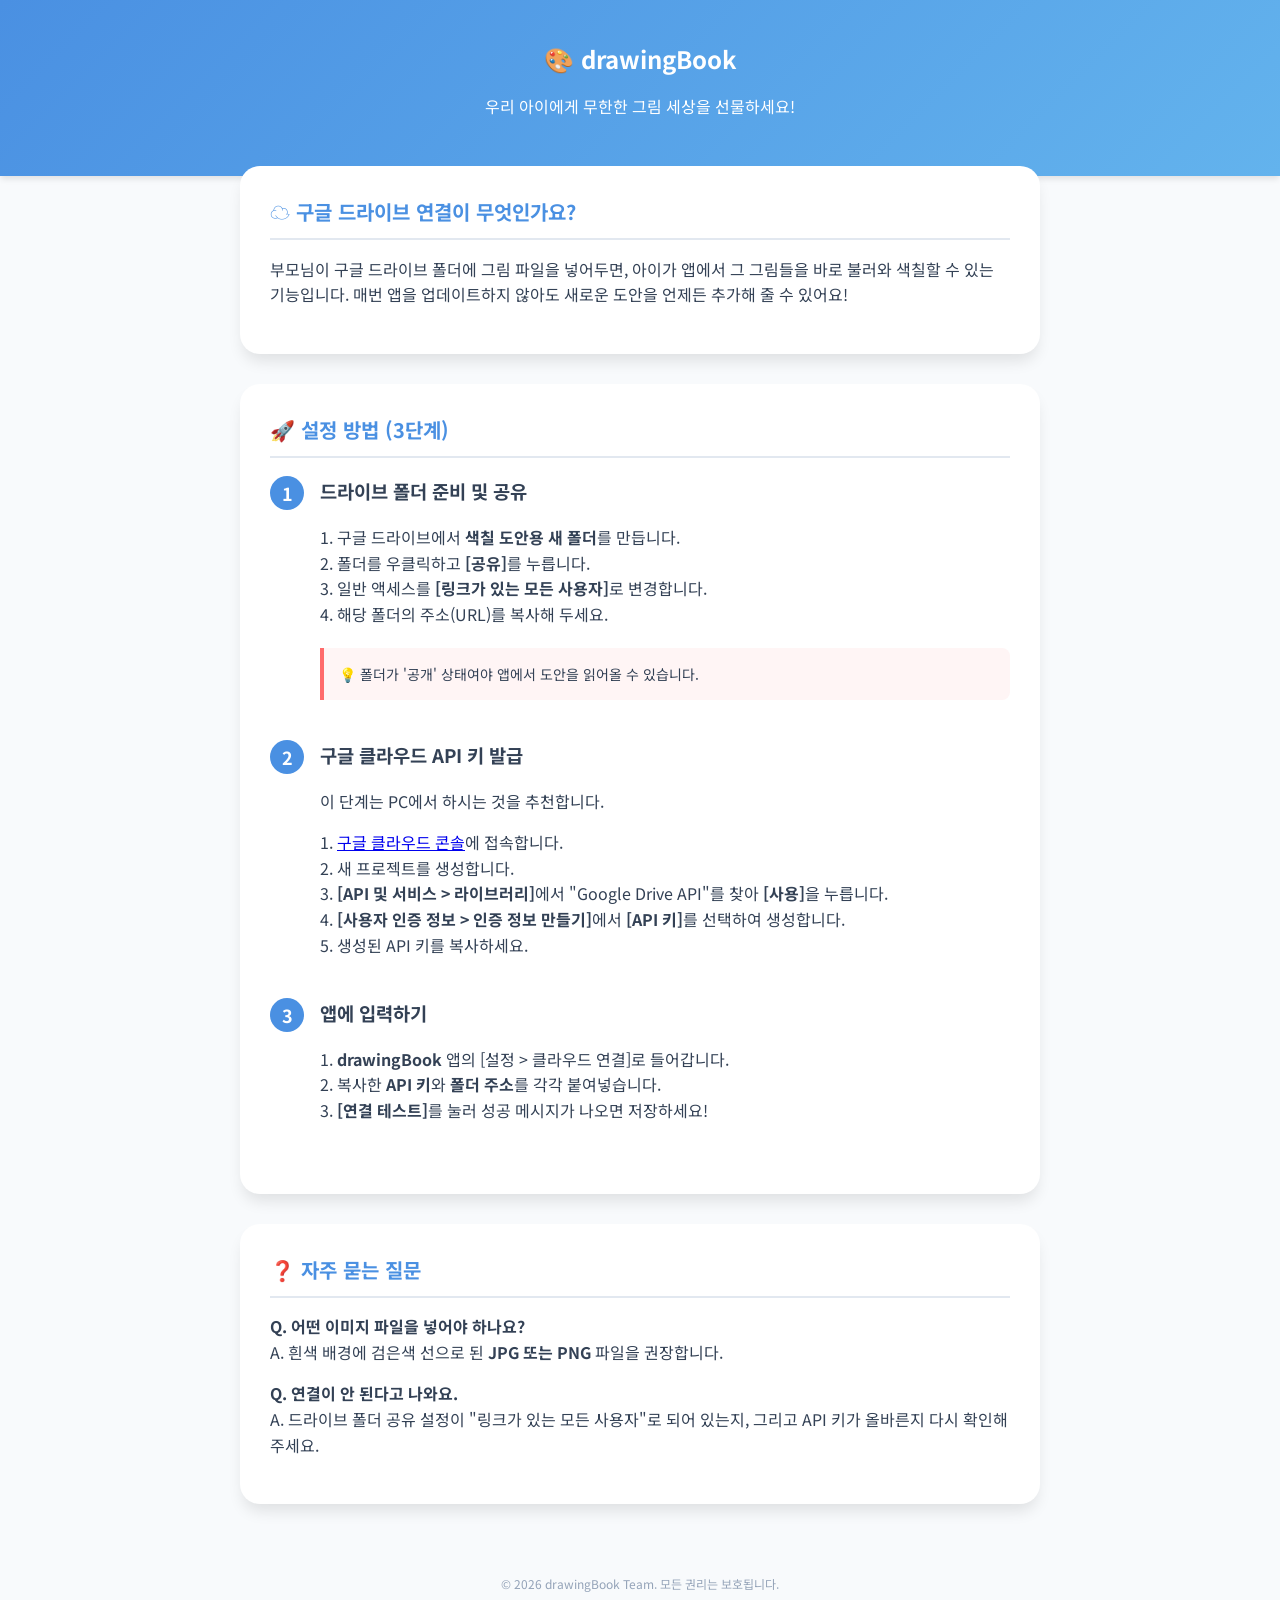
==== guide.html @ dd18b1cd "구글 드라이브 연결 가이드 추가" ====
<!DOCTYPE html>
<html lang="ko">
<head>
    <meta charset="UTF-8">
    <meta name="viewport" content="width=device-width, initial-scale=1.0">
    <title>drawingBook - 구글 드라이브 연결 가이드</title>
    <link href="https://fonts.googleapis.com/css2?family=Noto+Sans+KR:wght@300;400;500;700&display=swap" rel="stylesheet">
    <style>
        :root {
            --primary: #4A90E2;
            --bg: #F8FAFC;
            --card: #FFFFFF;
            --text: #334155;
            --accent: #FF6B6B;
        }
        body {
            font-family: 'Noto Sans KR', sans-serif;
            background-color: var(--bg);
            color: var(--text);
            margin: 0;
            padding: 0;
            line-height: 1.6;
        }
        .header {
            background: linear-gradient(135deg, var(--primary), #63B3ED);
            color: white;
            padding: 40px 20px;
            text-align: center;
            box-shadow: 0 4px 6px -1px rgba(0, 0, 0, 0.1);
        }
        .container {
            max-width: 800px;
            margin: -30px auto 50px;
            padding: 20px;
        }
        .card {
            background: var(--card);
            border-radius: 20px;
            padding: 30px;
            box-shadow: 0 10px 15px -3px rgba(0, 0, 0, 0.1);
            margin-bottom: 30px;
        }
        h1 { margin: 0; font-size: 24px; }
        h2 { color: var(--primary); font-size: 20px; border-bottom: 2px solid #E2E8F0; padding-bottom: 10px; margin-top: 0; }
        .step { margin-bottom: 40px; position: relative; padding-left: 50px; }
        .step-num {
            position: absolute;
            left: 0;
            top: 0;
            background: var(--primary);
            color: white;
            width: 34px;
            height: 34px;
            border-radius: 50%;
            display: flex;
            align-items: center;
            justify-content: center;
            font-weight: bold;
            font-size: 18px;
        }
        .img-placeholder {
            background: #EDF2F7;
            border: 2px dashed #CBD5E0;
            border-radius: 12px;
            padding: 40px;
            text-align: center;
            margin: 15px 0;
            color: #718096;
            font-size: 14px;
        }
        .tip {
            background: #FFF5F5;
            border-left: 4px solid var(--accent);
            padding: 15px;
            border-radius: 0 8px 8px 0;
            font-size: 14px;
            margin: 20px 0;
        }
        code {
            background: #F1F5F9;
            padding: 2px 6px;
            border-radius: 4px;
            font-family: monospace;
            color: var(--accent);
        }
        .footer {
            text-align: center;
            color: #94A3B8;
            font-size: 12px;
            padding: 40px 0;
        }
    </style>
</head>
<body>
    <div class="header">
        <h1>🎨 drawingBook</h1>
        <p>우리 아이에게 무한한 그림 세상을 선물하세요!</p>
    </div>

    <div class="container">
        <div class="card">
            <h2>☁️ 구글 드라이브 연결이 무엇인가요?</h2>
            <p>부모님이 구글 드라이브 폴더에 그림 파일을 넣어두면, 아이가 앱에서 그 그림들을 바로 불러와 색칠할 수 있는 기능입니다. 매번 앱을 업데이트하지 않아도 새로운 도안을 언제든 추가해 줄 수 있어요!</p>
        </div>

        <div class="card">
            <h2>🚀 설정 방법 (3단계)</h2>

            <div class="step">
                <div class="step-num">1</div>
                <h3>드라이브 폴더 준비 및 공유</h3>
                <p>1. 구글 드라이브에서 <b>색칠 도안용 새 폴더</b>를 만듭니다.<br>
                   2. 폴더를 우클릭하고 <b>[공유]</b>를 누릅니다.<br>
                   3. 일반 액세스를 <b>[링크가 있는 모든 사용자]</b>로 변경합니다.<br>
                   4. 해당 폴더의 주소(URL)를 복사해 두세요.</p>
                <div class="tip">💡 폴더가 '공개' 상태여야 앱에서 도안을 읽어올 수 있습니다.</div>
            </div>

            <div class="step">
                <div class="step-num">2</div>
                <h3>구글 클라우드 API 키 발급</h3>
                <p>이 단계는 PC에서 하시는 것을 추천합니다.</p>
                <p>1. <a href="https://console.cloud.google.com/" target="_blank">구글 클라우드 콘솔</a>에 접속합니다.<br>
                   2. 새 프로젝트를 생성합니다.<br>
                   3. <b>[API 및 서비스 > 라이브러리]</b>에서 "Google Drive API"를 찾아 <b>[사용]</b>을 누릅니다.<br>
                   4. <b>[사용자 인증 정보 > 인증 정보 만들기]</b>에서 <b>[API 키]</b>를 선택하여 생성합니다.<br>
                   5. 생성된 API 키를 복사하세요.</p>
            </div>

            <div class="step">
                <div class="step-num">3</div>
                <h3>앱에 입력하기</h3>
                <p>1. <b>drawingBook</b> 앱의 [설정 > 클라우드 연결]로 들어갑니다.<br>
                   2. 복사한 <b>API 키</b>와 <b>폴더 주소</b>를 각각 붙여넣습니다.<br>
                   3. <b>[연결 테스트]</b>를 눌러 성공 메시지가 나오면 저장하세요!</p>
            </div>
        </div>

        <div class="card">
            <h2>❓ 자주 묻는 질문</h2>
            <p><b>Q. 어떤 이미지 파일을 넣어야 하나요?</b><br>
            A. 흰색 배경에 검은색 선으로 된 <b>JPG 또는 PNG</b> 파일을 권장합니다.</p>
            <p><b>Q. 연결이 안 된다고 나와요.</b><br>
            A. 드라이브 폴더 공유 설정이 "링크가 있는 모든 사용자"로 되어 있는지, 그리고 API 키가 올바른지 다시 확인해 주세요.</p>
        </div>

        <div class="footer">
            &copy; 2026 drawingBook Team. 모든 권리는 보호됩니다.
        </div>
    </div>
</body>
</html>
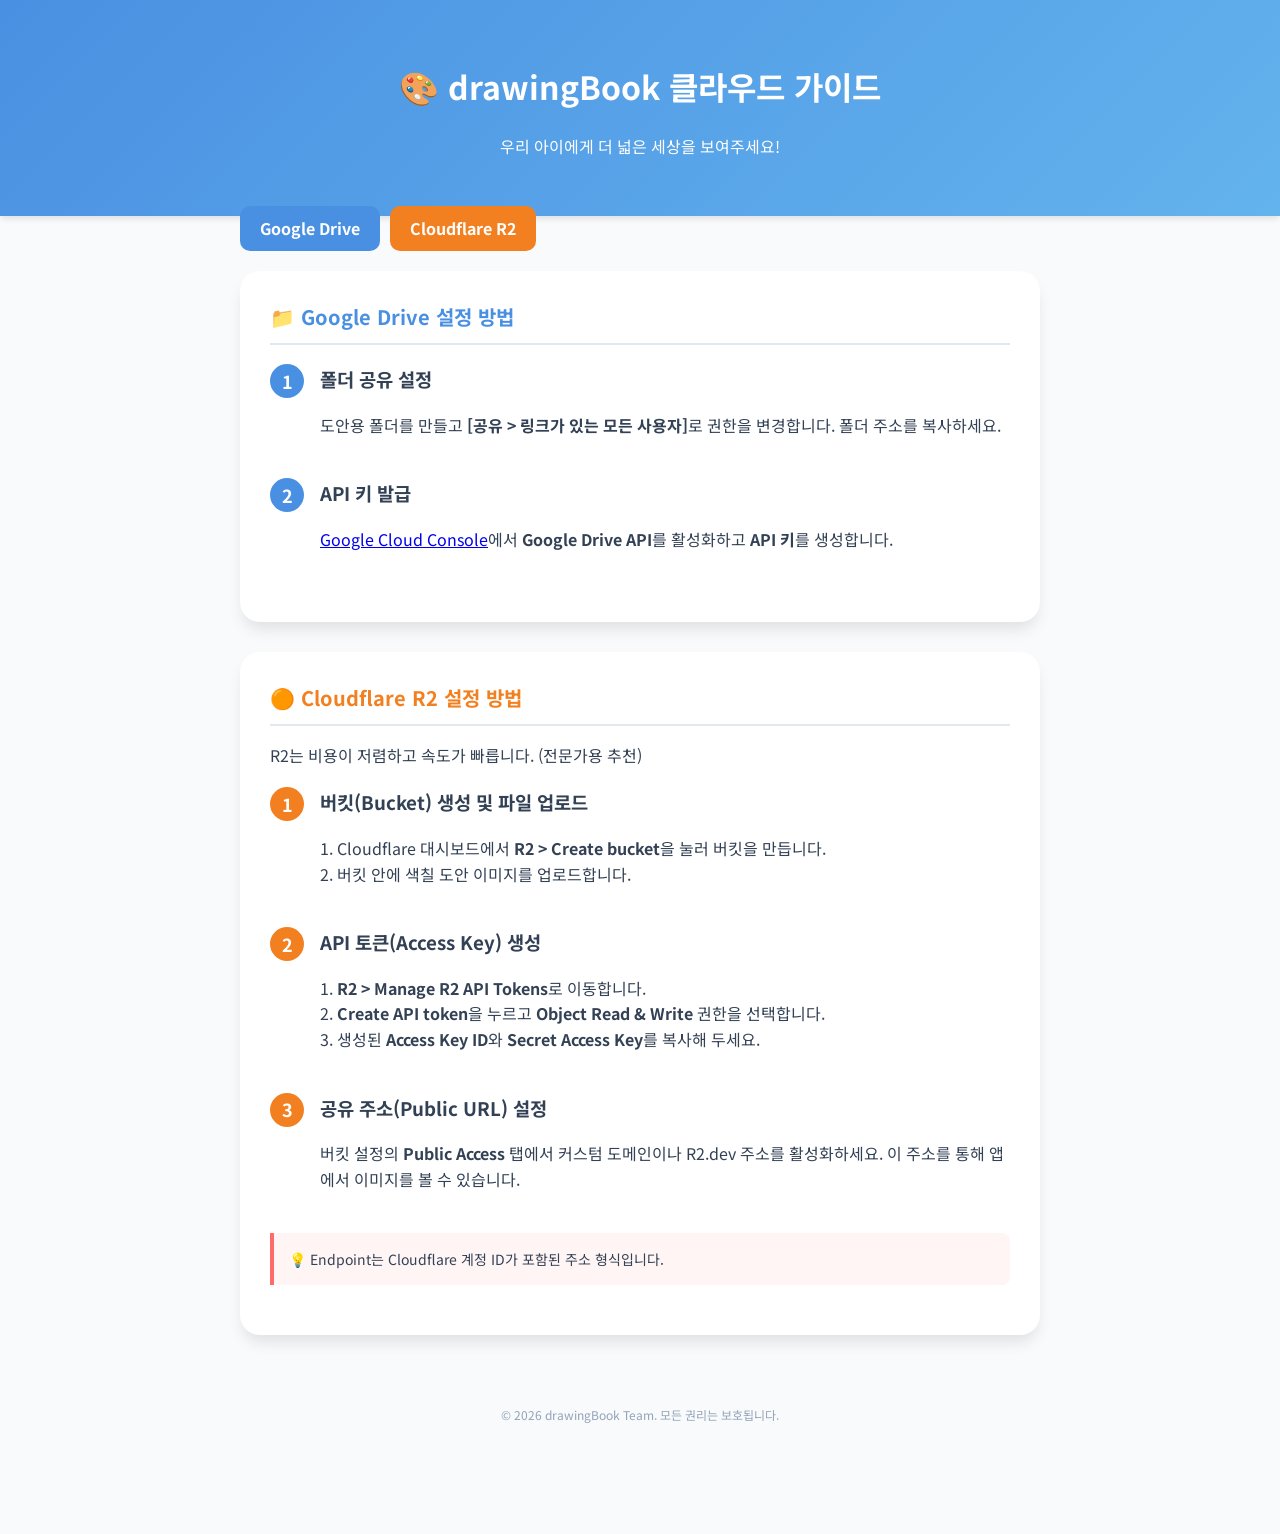
==== commit 9b249612: "가이드 확장" ====
--- a/guide.html
+++ b/guide.html
@@ -3,11 +3,12 @@
 <head>
     <meta charset="UTF-8">
     <meta name="viewport" content="width=device-width, initial-scale=1.0">
-    <title>drawingBook - 구글 드라이브 연결 가이드</title>
+    <title>drawingBook - 클라우드 연결 가이드</title>
     <link href="https://fonts.googleapis.com/css2?family=Noto+Sans+KR:wght@300;400;500;700&display=swap" rel="stylesheet">
     <style>
         :root {
             --primary: #4A90E2;
+            --r2-accent: #F38020;
             --bg: #F8FAFC;
             --card: #FFFFFF;
             --text: #334155;
@@ -40,14 +41,32 @@
             box-shadow: 0 10px 15px -3px rgba(0, 0, 0, 0.1);
             margin-bottom: 30px;
         }
-        h1 { margin: 0; font-size: 24px; }
-        h2 { color: var(--primary); font-size: 20px; border-bottom: 2px solid #E2E8F0; padding-bottom: 10px; margin-top: 0; }
+        .nav-tabs {
+            display: flex;
+            gap: 10px;
+            margin-bottom: 20px;
+        }
+        .nav-tab {
+            padding: 10px 20px;
+            border-radius: 10px;
+            cursor: pointer;
+            font-weight: bold;
+            background: #E2E8F0;
+            color: #64748B;
+            text-decoration: none;
+        }
+        .nav-tab.active-drive { background: var(--primary); color: white; }
+        .nav-tab.active-r2 { background: var(--r2-accent); color: white; }
+
+        h2 { font-size: 20px; border-bottom: 2px solid #E2E8F0; padding-bottom: 10px; margin-top: 0; }
+        .drive-h2 { color: var(--primary); }
+        .r2-h2 { color: var(--r2-accent); }
+
         .step { margin-bottom: 40px; position: relative; padding-left: 50px; }
         .step-num {
             position: absolute;
             left: 0;
             top: 0;
-            background: var(--primary);
             color: white;
             width: 34px;
             height: 34px;
@@ -58,16 +77,9 @@
             font-weight: bold;
             font-size: 18px;
         }
-        .img-placeholder {
-            background: #EDF2F7;
-            border: 2px dashed #CBD5E0;
-            border-radius: 12px;
-            padding: 40px;
-            text-align: center;
-            margin: 15px 0;
-            color: #718096;
-            font-size: 14px;
-        }
+        .drive-step .step-num { background: var(--primary); }
+        .r2-step .step-num { background: var(--r2-accent); }
+
         .tip {
             background: #FFF5F5;
             border-left: 4px solid var(--accent);
@@ -83,65 +95,65 @@
             font-family: monospace;
             color: var(--accent);
         }
-        .footer {
-            text-align: center;
-            color: #94A3B8;
-            font-size: 12px;
-            padding: 40px 0;
-        }
+        .footer { text-align: center; color: #94A3B8; font-size: 12px; padding: 40px 0; }
     </style>
 </head>
 <body>
     <div class="header">
-        <h1>🎨 drawingBook</h1>
-        <p>우리 아이에게 무한한 그림 세상을 선물하세요!</p>
+        <h1>🎨 drawingBook 클라우드 가이드</h1>
+        <p>우리 아이에게 더 넓은 세상을 보여주세요!</p>
     </div>
 
     <div class="container">
-        <div class="card">
-            <h2>☁️ 구글 드라이브 연결이 무엇인가요?</h2>
-            <p>부모님이 구글 드라이브 폴더에 그림 파일을 넣어두면, 아이가 앱에서 그 그림들을 바로 불러와 색칠할 수 있는 기능입니다. 매번 앱을 업데이트하지 않아도 새로운 도안을 언제든 추가해 줄 수 있어요!</p>
+        <div class="nav-tabs">
+            <a href="#drive-section" class="nav-tab active-drive">Google Drive</a>
+            <a href="#r2-section" class="nav-tab active-r2">Cloudflare R2</a>
         </div>
 
-        <div class="card">
-            <h2>🚀 설정 방법 (3단계)</h2>
-
-            <div class="step">
+        <!-- Google Drive Section -->
+        <div id="drive-section" class="card">
+            <h2 class="drive-h2">📁 Google Drive 설정 방법</h2>
+            
+            <div class="step drive-step">
                 <div class="step-num">1</div>
-                <h3>드라이브 폴더 준비 및 공유</h3>
-                <p>1. 구글 드라이브에서 <b>색칠 도안용 새 폴더</b>를 만듭니다.<br>
-                   2. 폴더를 우클릭하고 <b>[공유]</b>를 누릅니다.<br>
-                   3. 일반 액세스를 <b>[링크가 있는 모든 사용자]</b>로 변경합니다.<br>
-                   4. 해당 폴더의 주소(URL)를 복사해 두세요.</p>
-                <div class="tip">💡 폴더가 '공개' 상태여야 앱에서 도안을 읽어올 수 있습니다.</div>
+                <h3>폴더 공유 설정</h3>
+                <p>도안용 폴더를 만들고 <b>[공유 > 링크가 있는 모든 사용자]</b>로 권한을 변경합니다. 폴더 주소를 복사하세요.</p>
             </div>
 
-            <div class="step">
+            <div class="step drive-step">
                 <div class="step-num">2</div>
-                <h3>구글 클라우드 API 키 발급</h3>
-                <p>이 단계는 PC에서 하시는 것을 추천합니다.</p>
-                <p>1. <a href="https://console.cloud.google.com/" target="_blank">구글 클라우드 콘솔</a>에 접속합니다.<br>
-                   2. 새 프로젝트를 생성합니다.<br>
-                   3. <b>[API 및 서비스 > 라이브러리]</b>에서 "Google Drive API"를 찾아 <b>[사용]</b>을 누릅니다.<br>
-                   4. <b>[사용자 인증 정보 > 인증 정보 만들기]</b>에서 <b>[API 키]</b>를 선택하여 생성합니다.<br>
-                   5. 생성된 API 키를 복사하세요.</p>
-            </div>
-
-            <div class="step">
-                <div class="step-num">3</div>
-                <h3>앱에 입력하기</h3>
-                <p>1. <b>drawingBook</b> 앱의 [설정 > 클라우드 연결]로 들어갑니다.<br>
-                   2. 복사한 <b>API 키</b>와 <b>폴더 주소</b>를 각각 붙여넣습니다.<br>
-                   3. <b>[연결 테스트]</b>를 눌러 성공 메시지가 나오면 저장하세요!</p>
+                <h3>API 키 발급</h3>
+                <p><a href="https://console.cloud.google.com/" target="_blank">Google Cloud Console</a>에서 <b>Google Drive API</b>를 활성화하고 <b>API 키</b>를 생성합니다.</p>
             </div>
         </div>
 
-        <div class="card">
-            <h2>❓ 자주 묻는 질문</h2>
-            <p><b>Q. 어떤 이미지 파일을 넣어야 하나요?</b><br>
-            A. 흰색 배경에 검은색 선으로 된 <b>JPG 또는 PNG</b> 파일을 권장합니다.</p>
-            <p><b>Q. 연결이 안 된다고 나와요.</b><br>
-            A. 드라이브 폴더 공유 설정이 "링크가 있는 모든 사용자"로 되어 있는지, 그리고 API 키가 올바른지 다시 확인해 주세요.</p>
+        <!-- Cloudflare R2 Section -->
+        <div id="r2-section" class="card">
+            <h2 class="r2-h2">🟠 Cloudflare R2 설정 방법</h2>
+            <p>R2는 비용이 저렴하고 속도가 빠릅니다. (전문가용 추천)</p>
+
+            <div class="step r2-step">
+                <div class="step-num">1</div>
+                <h3>버킷(Bucket) 생성 및 파일 업로드</h3>
+                <p>1. Cloudflare 대시보드에서 <b>R2 > Create bucket</b>을 눌러 버킷을 만듭니다.<br>
+                   2. 버킷 안에 색칠 도안 이미지를 업로드합니다.</p>
+            </div>
+
+            <div class="step r2-step">
+                <div class="step-num">2</div>
+                <h3>API 토큰(Access Key) 생성</h3>
+                <p>1. <b>R2 > Manage R2 API Tokens</b>로 이동합니다.<br>
+                   2. <b>Create API token</b>을 누르고 <b>Object Read & Write</b> 권한을 선택합니다.<br>
+                   3. 생성된 <b>Access Key ID</b>와 <b>Secret Access Key</b>를 복사해 두세요.</p>
+            </div>
+
+            <div class="step r2-step">
+                <div class="step-num">3</div>
+                <h3>공유 주소(Public URL) 설정</h3>
+                <p>버킷 설정의 <b>Public Access</b> 탭에서 커스텀 도메인이나 R2.dev 주소를 활성화하세요. 이 주소를 통해 앱에서 이미지를 볼 수 있습니다.</p>
+            </div>
+
+            <div class="tip">💡 Endpoint는 Cloudflare 계정 ID가 포함된 주소 형식입니다.</div>
         </div>
 
         <div class="footer">
